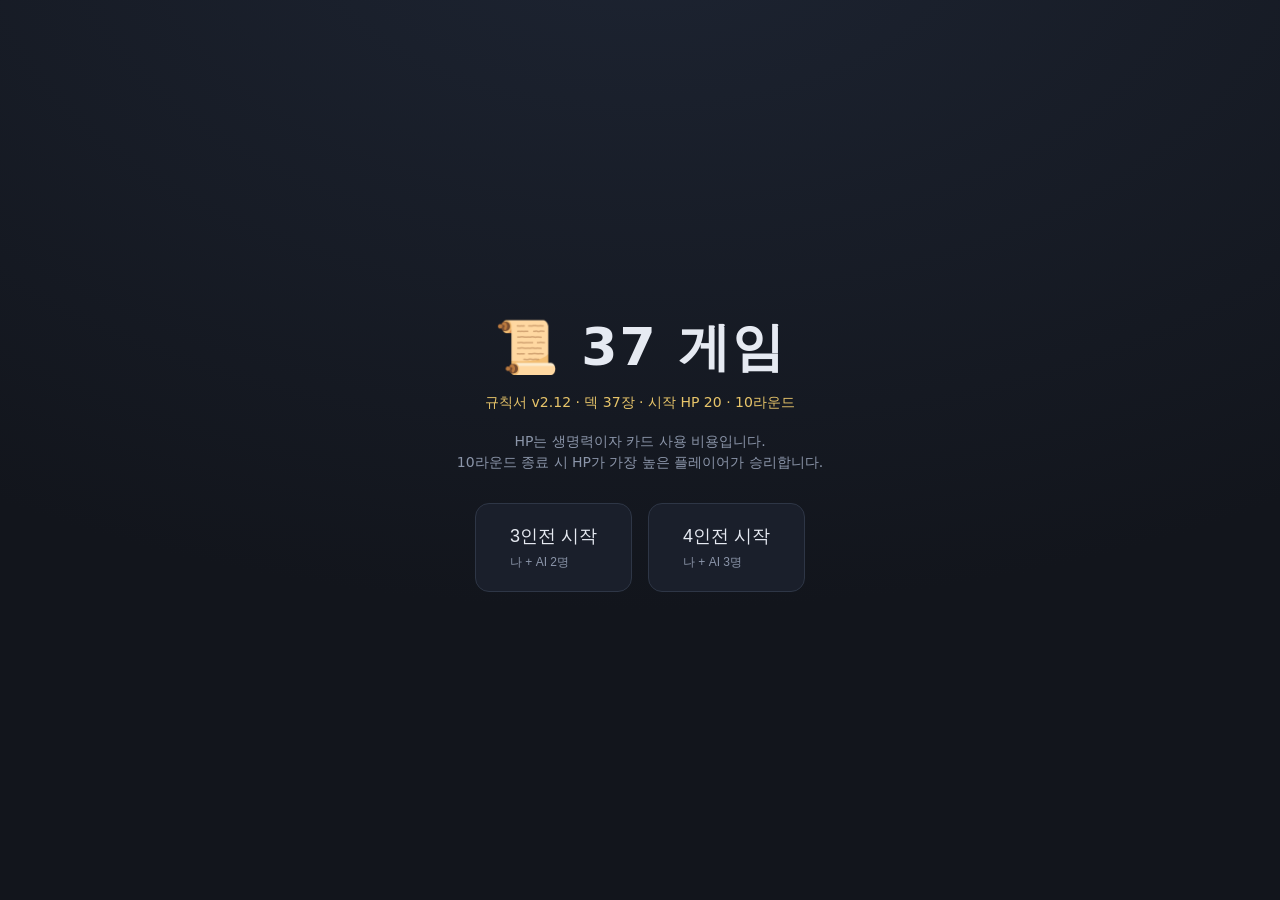
==== index.html @ 9134c098 "37 게임 (규칙서 v2.12) 구현 37장 덱 카드 게임을 브라우저에서 플레이할 수 있게 구현합니다. 빌드/서버 없이 index.html 만으로 동작하며 PC와 모바일을 모두 지" ====
<!DOCTYPE html>
<html lang="ko">
<head>
<meta charset="utf-8">
<meta name="viewport" content="width=device-width, initial-scale=1, viewport-fit=cover">
<title>37 게임</title>
<meta name="description" content="HP가 곧 카드 사용 비용인 37장 덱 카드 게임. 10라운드 종료 시 HP가 가장 높은 플레이어가 승리합니다.">
<meta name="theme-color" content="#12151c">
<meta name="mobile-web-app-capable" content="yes">
<meta property="og:type" content="website">
<meta property="og:title" content="37 게임">
<meta property="og:description" content="HP가 곧 카드 사용 비용인 37장 덱 카드 게임. 3~4인전, AI 상대와 바로 플레이.">
<link rel="icon" href='data:image/svg+xml,<svg xmlns="http://www.w3.org/2000/svg" viewBox="0 0 64 64"><rect width="64" height="64" rx="14" fill="%23e8c56a"/><text x="32" y="46" font-size="34" font-weight="bold" text-anchor="middle" font-family="sans-serif" fill="%231b1b1b">37</text></svg>'>
<link rel="stylesheet" href="styles.css">
</head>
<body>

<div id="start">
  <div class="start-inner">
    <h1>📜 37 게임</h1>
    <p class="sub">규칙서 v2.12 · 덱 37장 · 시작 HP 20 · 10라운드</p>
    <p class="desc">HP는 생명력이자 카드 사용 비용입니다.<br>
       10라운드 종료 시 HP가 가장 높은 플레이어가 승리합니다.</p>
    <div class="pcount-row">
      <button class="pcount" data-n="3">3인전 시작<small>나 + AI 2명</small></button>
      <button class="pcount" data-n="4">4인전 시작<small>나 + AI 3명</small></button>
    </div>
  </div>
</div>

<div id="board" hidden>
  <header>
    <div class="h-left">
      <span class="logo">37</span>
      <span id="roundInfo">라운드 1 / 10</span>
    </div>
    <div id="pileInfo"></div>
    <div class="h-right">
      <label>속도
        <select id="speedSel">
          <option value="2000">느리게</option>
          <option value="1200" selected>보통</option>
          <option value="600">빠르게</option>
          <option value="60">즉시</option>
        </select>
      </label>
      <button id="rulesBtn" class="btn small">규칙</button>
    </div>
  </header>

  <div id="rules" hidden>
    <h3>기본 규칙 요약</h3>
    <ul>
      <li><b>HP</b>는 생명력이자 카드 사용 비용. 회복은 최대 20까지. HP가 부족하면 카드를 쓸 수 없습니다.</li>
      <li><b>턴</b>: 카드 1장 드로우 → 원하는 만큼 카드 사용 → 턴 종료. 같은 턴에 같은 이름의 카드는 사용 불가.</li>
      <li><b>처리 순서</b>: 비용 지불 → 사용 선언 → 효과 해결 → 버림/소멸. 무효가 되어도 비용은 반환되지 않습니다.</li>
      <li><b>자기소멸 예외</b>: 비용 지불로 HP가 0 이하가 되어도 그 카드가 즉시 HP를 1 이상으로 회복시키면 탈락하지 않습니다.</li>
      <li><b>피해 감소</b>는 합산되며 최종 피해는 0 미만이 되지 않습니다. 지속 피해도 감소 효과를 받습니다.</li>
      <li><b>승리</b>: 10라운드 종료 시 HP 1위. 공동 1위면 <b>데스매치</b>(HP 10, 모든 지속 효과 취소, 최후의 1인까지).</li>
      <li><b>조기 종료</b>: 1명만 남으면 즉시 그 플레이어의 승리.</li>
      <li><b>덱 재구성</b>: 덱이 소진되면 버린 카드 더미를 섞어 새 덱을 만듭니다(소멸 카드 제외).</li>
      <li><b>10라운드 종료 시</b> 남아있는 모든 이월 피해·지연 효과(처벌의 처형 조건, 피의 디버프 등)를 즉시 처리합니다.</li>
    </ul>
  </div>

  <div id="opponents"></div>

  <div id="myPanel" data-idx="0"></div>
  <div id="hand"></div>

  <div id="controls">
    <button id="endTurnBtn" class="btn primary big" disabled>턴 종료</button>
  </div>

  <div id="log"></div>
</div>

<div id="fx"></div>
<div id="toast" hidden></div>
<div id="hint" hidden></div>

<div id="modal" hidden>
  <div class="m-box"><div id="modalBody"></div></div>
</div>

<script src="js/cards.js"></script>
<script src="js/game.js"></script>
<script src="js/ai.js"></script>
<script src="js/ui.js"></script>
</body>
</html>
---- styles.css ----
/* ============ 37 게임 스타일 ============ */
:root{
  --bg:#12151c; --bg2:#1a1f2b; --bg3:#232a39;
  --fg:#e6eaf2; --dim:#8b95a9; --line:#2e3646;
  --acc:#5b8cff; --gold:#e8c56a;
  --atk:#e2645c; --def:#5ba3e0; --sur:#5fc08a;
  --dis:#b07de0; --anc:#e0a45c; --spe:#e8d05c;
  --bad:#e2645c; --good:#5fc08a;
}
*{box-sizing:border-box}
/* hidden 속성이 display:flex 등에 덮이지 않도록 */
[hidden]{display:none !important}
html,body{margin:0;height:100%}
body{
  background:radial-gradient(1200px 700px at 50% -10%,#1d2432,var(--bg));
  color:var(--fg); font-family:"Pretendard","Malgun Gothic","Apple SD Gothic Neo",system-ui,sans-serif;
  font-size:14px; line-height:1.5;
}
b{color:#fff}

/* ---------- 시작 화면 ---------- */
#start{display:flex;align-items:center;justify-content:center;height:100vh;text-align:center}
.start-inner h1{font-size:52px;margin:0 0 6px;letter-spacing:2px}
.start-inner .sub{color:var(--gold);margin:0 0 18px}
.start-inner .desc{color:var(--dim);margin:0 0 30px}
.pcount-row{display:flex;gap:16px;justify-content:center}
.pcount{
  background:var(--bg2);border:1px solid var(--line);color:var(--fg);
  padding:20px 34px;border-radius:14px;font-size:18px;cursor:pointer;
  display:flex;flex-direction:column;gap:6px;transition:.15s;
}
.pcount small{color:var(--dim);font-size:12px}
.pcount:hover{border-color:var(--acc);background:var(--bg3);transform:translateY(-2px)}

/* ---------- 레이아웃 ---------- */
#board{max-width:1180px;margin:0 auto;padding:10px 14px 24px}
header{
  display:flex;align-items:center;justify-content:space-between;gap:12px;
  padding:8px 12px;background:var(--bg2);border:1px solid var(--line);border-radius:10px;
}
.h-left{display:flex;align-items:center;gap:10px;font-weight:600}
.logo{background:var(--gold);color:#1b1b1b;padding:2px 9px;border-radius:6px;font-weight:800}
#pileInfo{color:var(--dim);font-size:12.5px}
.h-right{display:flex;align-items:center;gap:10px;font-size:12px;color:var(--dim)}
#speedSel{background:var(--bg3);color:var(--fg);border:1px solid var(--line);border-radius:6px;padding:3px 6px}

#rules{background:var(--bg2);border:1px solid var(--line);border-radius:10px;padding:12px 18px;margin-top:10px}
#rules h3{margin:0 0 8px;color:var(--gold)}
#rules ul{margin:0;padding-left:18px;color:var(--dim)}
#rules li{margin:4px 0}

/* ---------- 플레이어 패널 ---------- */
#opponents{display:flex;gap:10px;margin-top:10px;flex-wrap:wrap}
.opp,#myPanel{
  flex:1;min-width:220px;background:var(--bg2);border:1px solid var(--line);
  border-radius:10px;padding:10px 12px;position:relative;transition:.2s;
}
#myPanel{margin-top:10px;border-color:#3d4a63}
.opp.active{border-color:var(--acc);box-shadow:0 0 0 1px var(--acc),0 0 18px rgba(91,140,255,.18)}
.opp.dead{opacity:.45}
.opp-head{display:flex;justify-content:space-between;align-items:center;margin-bottom:6px}
.opp-name{font-weight:700}
.opp-hand{color:var(--dim);font-size:12px}
.turnmark{background:var(--acc);color:#fff;font-size:11px;padding:1px 7px;border-radius:9px;font-weight:600}
.deadmark{
  position:absolute;inset:0;display:flex;align-items:center;justify-content:center;
  font-size:22px;font-weight:800;color:var(--bad);background:rgba(10,12,16,.55);border-radius:10px;
}
.hpbar{position:relative;height:18px;background:#0e1118;border-radius:9px;overflow:hidden;border:1px solid var(--line)}
.hpfill{height:100%;background:linear-gradient(90deg,#3f9e6a,#5fc08a);transition:width .35s}
.hpfill.mid{background:linear-gradient(90deg,#c99a3f,#e8c56a)}
.hpfill.low{background:linear-gradient(90deg,#b04a44,#e2645c)}
.hptext{position:absolute;inset:0;text-align:center;font-size:11.5px;font-weight:700;line-height:18px;
  text-shadow:0 1px 2px rgba(0,0,0,.8)}
.badges{display:flex;flex-wrap:wrap;gap:4px;margin-top:6px;min-height:4px}
.badge{font-size:10.5px;padding:1px 6px;border-radius:8px;border:1px solid;cursor:help}
.bg-def{color:var(--def);border-color:#2b4d70;background:#16233180}
.bg-atk{color:var(--atk);border-color:#6e3430;background:#2a181780}
.bg-buff{color:var(--gold);border-color:#6b5a2c;background:#26221380}
.bg-bad{color:var(--bad);border-color:#6e3430;background:#2a181780}
.reveal{margin-top:7px;border-top:1px dashed var(--line);padding-top:6px}
.reveal-t{font-size:10.5px;color:var(--dim);margin-bottom:3px}
.mini-row{display:flex;flex-wrap:wrap;gap:3px}
.mini{font-size:10.5px;padding:1px 5px;border-radius:5px;background:var(--bg3);border:1px solid var(--line);cursor:help}
.mini.banned{text-decoration:line-through;opacity:.55;border-color:var(--bad)}

/* ---------- 로그 ---------- */
#log{
  height:120px;overflow-y:auto;background:#0e1118;border:1px solid var(--line);
  border-radius:10px;padding:6px 12px;margin-top:16px;font-size:11.5px;
  font-family:ui-monospace,"Consolas",monospace;opacity:.85;
}
.lg{padding:1px 0;color:#c2cadb;white-space:pre-wrap}
.lg.round{color:var(--gold);font-weight:700;margin-top:6px}
.lg.turn{color:var(--acc);font-weight:600;margin-top:3px}
.lg.play{color:#fff}
.lg.dmg{color:var(--atk)}
.lg.heal{color:var(--sur)}
.lg.def{color:var(--def)}
.lg.buff{color:var(--gold)}
.lg.draw{color:#9aa6bd}
.lg.warn{color:#e8a05c}
.lg.trap{color:#e8d05c;font-weight:600}
.lg.sys{color:var(--dis)}
.lg.dim{color:#6b7488}
.lg.big{color:#fff;font-weight:800;background:#2a1a1a;padding:3px 6px;border-radius:5px;margin:3px 0}
.warn{color:#e8a05c}

/* ---------- 연출: 카드 사용 팝업 ---------- */
#toast{
  --accent:var(--gold);
  position:fixed;left:50%;top:50%;z-index:44;pointer-events:none;
  min-width:340px;padding:24px 36px 20px;border-radius:22px;text-align:center;
  background:
    radial-gradient(120% 90% at 50% 0%, color-mix(in srgb, var(--accent) 26%, transparent), transparent 62%),
    linear-gradient(180deg,#242c3d,#161c27);
  border:3px solid var(--accent);
  box-shadow:0 0 0 4px rgba(0,0,0,.45), 0 18px 46px rgba(0,0,0,.65),
             0 0 40px color-mix(in srgb, var(--accent) 40%, transparent);
  animation:tpop .34s cubic-bezier(.18,1.7,.42,1) both;
}
@keyframes tpop{
  0%  {opacity:0;transform:translate(-50%,-50%) scale(.55) rotate(-4deg)}
  65% {opacity:1;transform:translate(-50%,-50%) scale(1.08) rotate(1.5deg)}
  100%{opacity:1;transform:translate(-50%,-50%) scale(1) rotate(0)}
}
/* 상단 리본: 누가 썼는지 */
.tt-ribbon{
  position:absolute;left:50%;top:-15px;transform:translateX(-50%);
  background:linear-gradient(180deg,var(--accent),color-mix(in srgb,var(--accent) 62%,#000));
  color:#12151c;font-weight:800;font-size:13px;letter-spacing:.5px;
  padding:4px 20px;border-radius:20px;white-space:nowrap;
  border:2px solid rgba(0,0,0,.45);box-shadow:0 3px 10px rgba(0,0,0,.5);
}
.tt-icon{display:block;font-size:26px;line-height:1;margin:6px 0 2px;
  filter:drop-shadow(0 3px 6px rgba(0,0,0,.6))}
/* 카드 이름 — 팝업의 주인공 */
.tt-card{
  display:block;font-size:38px;font-weight:900;line-height:1.15;letter-spacing:-1px;
  color:var(--accent);white-space:nowrap;
  text-shadow:0 3px 0 rgba(0,0,0,.6), 0 0 24px color-mix(in srgb,var(--accent) 70%,transparent);
}
.tt-sub{margin-top:8px;display:flex;align-items:center;justify-content:center;gap:9px;
  font-size:13px;white-space:nowrap}
.tt-cost{color:var(--gold);background:rgba(0,0,0,.45);
  border:1px solid rgba(255,255,255,.14);border-radius:7px;padding:2px 9px;font-weight:700}
.tt-arrow{color:var(--dim);font-size:15px}
.tt-target{font-weight:800;color:#fff;background:rgba(255,255,255,.1);
  border-radius:7px;padding:2px 10px}
.tt-trap{position:absolute;right:-10px;top:-12px;transform:rotate(9deg);
  background:#e8d05c;color:#12151c;font-weight:900;font-size:12px;
  padding:3px 11px;border-radius:8px;border:2px solid rgba(0,0,0,.45)}
#toast.t-offense  {--accent:var(--atk)}
#toast.t-defense  {--accent:var(--def)}
#toast.t-survival {--accent:var(--sur)}
#toast.t-disturb  {--accent:var(--dis)}
#toast.t-ancillary{--accent:var(--anc)}
#toast.t-special  {--accent:var(--spe)}

/* ---------- 연출: HP 바 피격 애니메이션 ---------- */
#fx{position:fixed;inset:0;pointer-events:none;z-index:46}
.fx-num{
  position:fixed;white-space:nowrap;
  font-size:27px;font-weight:900;letter-spacing:-.5px;
  text-shadow:0 2px 0 rgba(0,0,0,.7),0 0 16px currentColor;
  animation:fxpop .4s cubic-bezier(.2,1.7,.4,1) both;
}
.fx-num.dmg{color:#ff6b60}
.fx-num.heal{color:#63e0a0}
.fx-num.block{color:#7fc4ff;font-size:18px}
.fx-num.revive{color:#ffd45c;font-size:22px}
.fx-num.elim{color:#ff4040;font-size:22px}
.fx-num.fx-gone{animation:fxgone .26s ease forwards}
@keyframes fxpop{
  0%{opacity:0;transform:translate(-50%,-55%) scale(.4)}
  62%{opacity:1;transform:translate(-50%,-118%) scale(1.16)}
  100%{opacity:1;transform:translate(-50%,-100%) scale(1)}
}
@keyframes fxgone{to{opacity:0;transform:translate(-50%,-150%) scale(.88)}}
.fx-flash{position:fixed;border-radius:9px;animation:fxflash .55s ease-out forwards}
.fx-flash.dmg{background:rgba(255,107,96,.4);box-shadow:0 0 0 2px #ff6b60,0 0 26px #ff6b60}
.fx-flash.heal{background:rgba(99,224,160,.32);box-shadow:0 0 0 2px #63e0a0,0 0 24px #63e0a0}
.fx-flash.block{background:rgba(127,196,255,.26);box-shadow:0 0 0 2px #7fc4ff}
.fx-flash.revive,.fx-flash.elim{background:rgba(255,212,92,.3);box-shadow:0 0 0 2px #ffd45c}
@keyframes fxflash{0%{opacity:1}100%{opacity:0}}

/* ---------- 손패 / 카드 ---------- */
#hand{display:flex;gap:8px;margin-top:10px;flex-wrap:wrap;min-height:180px;align-items:flex-start}
.card{
  width:190px;height:216px;background:var(--bg2);border:1px solid var(--line);
  border-top:3px solid var(--line);border-radius:9px;padding:8px 9px;
  display:flex;flex-direction:column;gap:3px;transition:.15s;position:relative;
}
.card .c-top{display:flex;justify-content:space-between;align-items:center}
.c-cost{
  background:#0e1118;border:1px solid var(--line);color:var(--gold);
  font-weight:800;font-size:13px;min-width:22px;text-align:center;border-radius:6px;padding:0 4px;
}
.c-cost.c-mod{color:#7ee0a8;border-color:#3f7f5c}
.c-type{font-size:10px;color:var(--dim)}
.c-name{font-size:15px;font-weight:700;line-height:1.2}
.c-en{font-size:10px;color:var(--dim);margin-top:-2px}
.c-text{font-size:12.5px;line-height:1.4;color:#b9c3d6;flex:1;overflow:hidden;
  white-space:pre-line;margin-top:2px;
  -webkit-mask-image:linear-gradient(180deg,#000 88%,transparent)}
.card.dense .c-text{font-size:11px;line-height:1.32;letter-spacing:-.2px}
.c-disp{font-size:10px;color:var(--dim);text-align:right}
.t-offense{border-top-color:var(--atk)}   .t-offense .c-name{color:var(--atk)}
.t-defense{border-top-color:var(--def)}   .t-defense .c-name{color:var(--def)}
.t-survival{border-top-color:var(--sur)}  .t-survival .c-name{color:var(--sur)}
.t-disturb{border-top-color:var(--dis)}   .t-disturb .c-name{color:var(--dis)}
.t-ancillary{border-top-color:var(--anc)} .t-ancillary .c-name{color:var(--anc)}
.t-special{border-top-color:var(--spe)}   .t-special .c-name{color:var(--spe)}
.card.playable{cursor:pointer}
.card.playable:hover{transform:translateY(-6px);box-shadow:0 8px 20px rgba(0,0,0,.5);border-color:var(--acc)}
.card.unplayable{opacity:.42;cursor:not-allowed}
.card.selected{outline:2px solid var(--acc);transform:translateY(-6px)}
.card.must{box-shadow:0 0 0 2px var(--gold)}
.card.pick{cursor:pointer}
.card.pick:hover{border-color:var(--acc);transform:translateY(-4px)}

/* ---------- 컨트롤 ---------- */
#controls{display:flex;justify-content:center;margin-top:14px}
.btn{
  background:var(--bg3);border:1px solid var(--line);color:var(--fg);
  padding:8px 16px;border-radius:8px;cursor:pointer;font-size:13.5px;transition:.15s;font-family:inherit;
}
.btn:hover:not(:disabled){border-color:var(--acc);background:#2b3448}
.btn:disabled{opacity:.4;cursor:not-allowed}
.btn.primary{background:var(--acc);border-color:var(--acc);color:#fff;font-weight:600}
.btn.primary:hover:not(:disabled){filter:brightness(1.12)}
.btn.big{padding:12px 42px;font-size:16px}
.btn.small{padding:4px 10px;font-size:12px}
.btn.wide{width:100%;text-align:left}

/* ---------- 모달 ---------- */
#modal{position:fixed;inset:0;background:rgba(8,10,14,.72);display:flex;
  align-items:center;justify-content:center;z-index:50;padding:20px}
.m-box{background:var(--bg2);border:1px solid var(--line);border-radius:14px;
  padding:20px 24px;max-width:900px;max-height:88vh;overflow:auto;box-shadow:0 20px 60px rgba(0,0,0,.6)}
.m-prompt{font-size:16px;font-weight:600;margin-bottom:14px;text-align:center}
.m-prompt.big{font-size:26px;color:var(--gold)}
.m-body{display:flex;gap:10px;flex-wrap:wrap;justify-content:center}
.m-body.col{flex-direction:column}
.m-body.cards{max-height:52vh;overflow-y:auto;padding:4px}
.m-foot{display:flex;gap:10px;justify-content:center;margin-top:16px}
.pbtn{
  background:var(--bg3);border:1px solid var(--line);color:var(--fg);border-radius:10px;
  padding:12px 22px;cursor:pointer;text-align:center;font-family:inherit;transition:.15s;
}
.pbtn:hover{border-color:var(--acc);transform:translateY(-2px)}
.pbtn.on{border-color:var(--gold);background:#2a2617}
.pb-name{font-weight:700;font-size:15px}
.pb-hp{color:var(--sur);font-size:12px}
.pb-hand{color:var(--dim);font-size:11px}
table.rank{width:100%;border-collapse:collapse;margin-top:6px}
table.rank th,table.rank td{border-bottom:1px solid var(--line);padding:7px 12px;text-align:left}
table.rank th{color:var(--dim);font-weight:600;font-size:12px}

/* ---------- 사용 불가 사유 안내 (터치 환경에서는 툴팁이 안 뜨므로) ---------- */
#hint{
  position:fixed;left:50%;bottom:22px;transform:translateX(-50%);z-index:48;
  pointer-events:none;max-width:88vw;text-align:center;
  background:rgba(20,25,35,.97);border:1px solid var(--anc);color:#ffd9a8;
  padding:9px 18px;border-radius:11px;font-size:13.5px;font-weight:600;
  box-shadow:0 8px 26px rgba(0,0,0,.6);animation:hintin .2s ease both;
}
@keyframes hintin{from{opacity:0;transform:translate(-50%,8px)}to{opacity:1;transform:translate(-50%,0)}}

/* ---------- 모바일 ---------- */
@media (max-width:760px){
  body{font-size:13px}
  #board{padding:8px 10px 18px}
  header{flex-wrap:wrap;gap:8px;padding:7px 10px}
  .h-left{font-size:14px}
  #pileInfo{order:3;flex-basis:100%;font-size:11px;text-align:center}

  #opponents{gap:8px;margin-top:8px}
  .opp,#myPanel{min-width:0;flex:1 1 calc(50% - 4px);padding:8px 10px}
  #myPanel{margin-top:8px}
  .badge{font-size:10px;padding:1px 5px}
  .hpbar{height:16px}
  .hptext{line-height:16px;font-size:11px}

  /* 손패는 가로 스크롤 — 카드 글씨를 줄이지 않고 넘겨 볼 수 있게 */
  #hand{flex-wrap:nowrap;overflow-x:auto;overflow-y:hidden;gap:7px;
        padding-bottom:8px;scroll-snap-type:x proximity;-webkit-overflow-scrolling:touch}
  .card{flex:0 0 auto;scroll-snap-align:start;width:162px;height:206px;padding:7px 8px}
  .card.playable:hover{transform:none}      /* 터치에서는 들림 효과 제거 */
  .c-name{font-size:14px}
  .c-text{font-size:11.8px}
  .card.dense .c-text{font-size:10.4px}

  #controls{margin-top:10px}
  .btn.big{padding:12px 30px;font-size:15px}
  #log{height:94px;font-size:10.5px;margin-top:12px}

  #toast{min-width:0;width:min(360px,90vw);padding:18px 20px 14px;border-width:2px}
  .tt-card{font-size:27px;white-space:normal;letter-spacing:-.5px}
  .tt-icon{font-size:22px}
  .tt-ribbon{font-size:12px;padding:3px 15px;top:-13px}
  .tt-sub{font-size:12px;flex-wrap:wrap}
  .fx-num{font-size:22px}

  .m-box{padding:16px 14px;width:96vw;max-height:90vh}
  .m-prompt{font-size:14.5px}
  .m-body.cards{max-height:56vh}
  .pbtn{padding:10px 16px;flex:1 1 40%}
  #rules{font-size:12px;padding:10px 14px}
}

@media (max-width:430px){
  .start-inner h1{font-size:40px}
  .pcount-row{flex-direction:column;padding:0 24px}
  .pcount{padding:16px 24px;font-size:16px}
  .tt-card{font-size:23px}
  #hint{font-size:12.5px;padding:8px 14px}
}
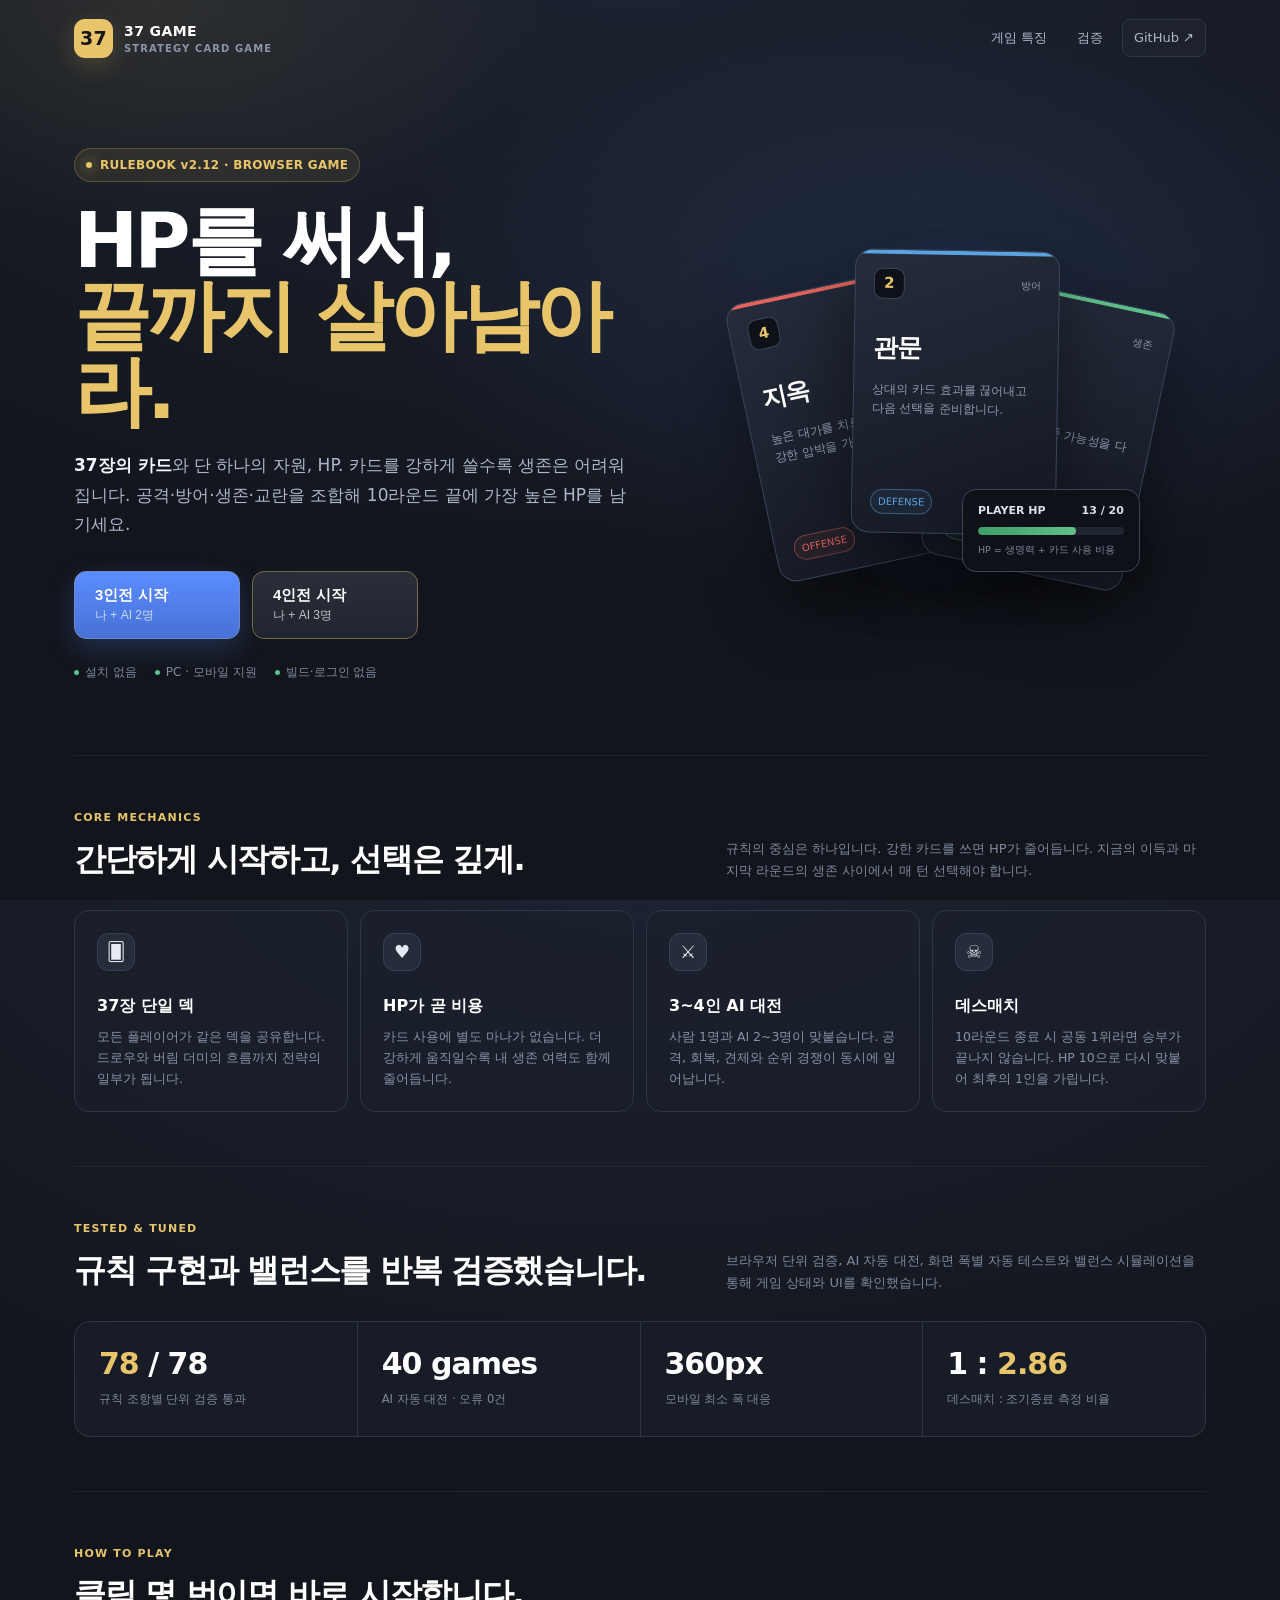
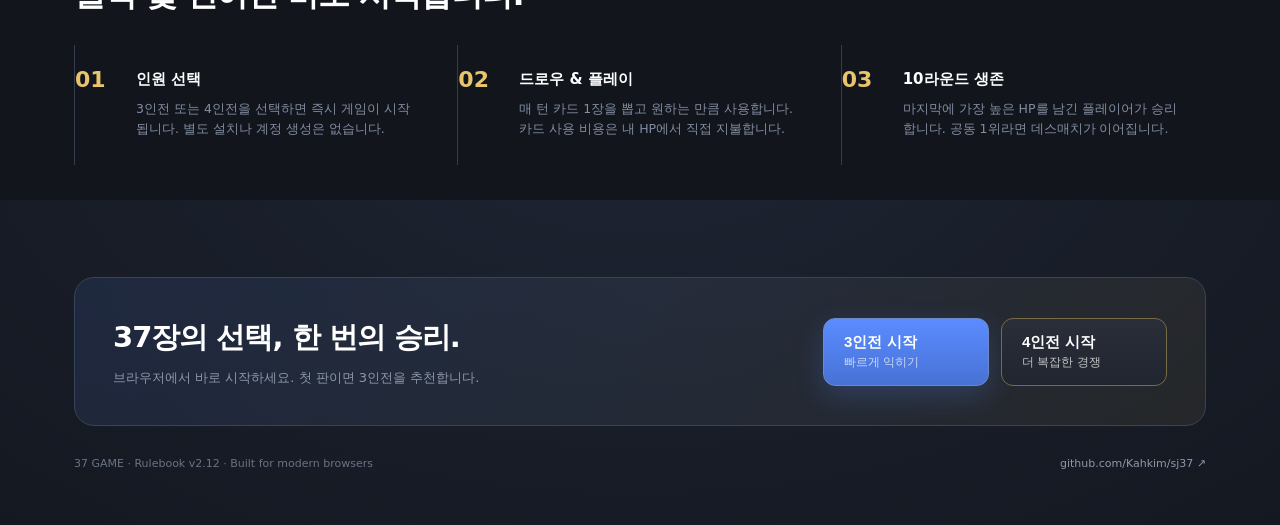
==== commit 75510067: "Upgrade start screen into promotional landing page" ====
--- a/index.html
+++ b/index.html
@@ -3,29 +3,259 @@
 <head>
 <meta charset="utf-8">
 <meta name="viewport" content="width=device-width, initial-scale=1, viewport-fit=cover">
-<title>37 게임</title>
-<meta name="description" content="HP가 곧 카드 사용 비용인 37장 덱 카드 게임. 10라운드 종료 시 HP가 가장 높은 플레이어가 승리합니다.">
+<title>37 게임 | HP를 써서 살아남는 전략 카드게임</title>
+<meta name="description" content="HP가 곧 카드 사용 비용인 37장 덱 전략 카드게임. 설치 없이 브라우저에서 3~4인전으로 AI와 바로 플레이하세요.">
 <meta name="theme-color" content="#12151c">
 <meta name="mobile-web-app-capable" content="yes">
 <meta property="og:type" content="website">
-<meta property="og:title" content="37 게임">
-<meta property="og:description" content="HP가 곧 카드 사용 비용인 37장 덱 카드 게임. 3~4인전, AI 상대와 바로 플레이.">
+<meta property="og:title" content="37 게임 | HP를 써서 살아남는 전략 카드게임">
+<meta property="og:description" content="37장의 카드, HP 기반 자원 관리, 3~4인전, AI 상대. 설치 없이 브라우저에서 바로 플레이.">
 <link rel="icon" href='data:image/svg+xml,<svg xmlns="http://www.w3.org/2000/svg" viewBox="0 0 64 64"><rect width="64" height="64" rx="14" fill="%23e8c56a"/><text x="32" y="46" font-size="34" font-weight="bold" text-anchor="middle" font-family="sans-serif" fill="%231b1b1b">37</text></svg>'>
 <link rel="stylesheet" href="styles.css">
+<style>
+  #start{
+    display:block;height:auto;min-height:100vh;text-align:left;overflow:hidden;
+    background:
+      radial-gradient(900px 460px at 74% 14%,rgba(91,140,255,.13),transparent 62%),
+      radial-gradient(680px 420px at 12% 0%,rgba(232,197,106,.10),transparent 58%);
+  }
+  #start .landing{max-width:1180px;margin:0 auto;padding:0 24px 52px}
+  #start .landing-nav{height:76px;display:flex;align-items:center;justify-content:space-between;gap:24px}
+  #start .brand{display:flex;align-items:center;gap:11px;color:#fff;text-decoration:none;font-weight:900;letter-spacing:.4px}
+  #start .brand-mark{width:39px;height:39px;display:grid;place-items:center;border-radius:11px;background:var(--gold);color:#171717;font-size:19px;box-shadow:0 8px 24px rgba(232,197,106,.18)}
+  #start .brand-copy small{display:block;color:var(--dim);font-size:10px;font-weight:600;letter-spacing:1.1px;margin-top:-1px}
+  #start .nav-links{display:flex;align-items:center;gap:8px}
+  #start .nav-links a{color:#aeb7c9;text-decoration:none;font-size:13px;padding:8px 11px;border-radius:8px}
+  #start .nav-links a:hover{color:#fff;background:rgba(255,255,255,.05)}
+  #start .github-link{border:1px solid var(--line);background:rgba(255,255,255,.025)}
+
+  #start .hero{display:grid;grid-template-columns:minmax(0,1.05fr) minmax(360px,.95fr);gap:58px;align-items:center;padding:72px 0 74px}
+  #start .eyebrow{display:inline-flex;align-items:center;gap:8px;border:1px solid rgba(232,197,106,.25);background:rgba(232,197,106,.08);color:var(--gold);padding:7px 11px;border-radius:999px;font-size:12px;font-weight:700;letter-spacing:.3px}
+  #start .eyebrow-dot{width:6px;height:6px;border-radius:50%;background:var(--gold);box-shadow:0 0 13px var(--gold)}
+  #start .hero h1{font-size:clamp(46px,6vw,78px);line-height:.98;letter-spacing:-4px;margin:21px 0 22px;color:#fff;max-width:760px}
+  #start .hero h1 em{font-style:normal;color:var(--gold)}
+  #start .hero-copy{font-size:17px;line-height:1.75;color:#aeb7c9;max-width:630px;margin:0 0 31px}
+  #start .hero-copy b{color:#f4f6fb}
+  #start .hero-actions{display:flex;gap:12px;flex-wrap:wrap;margin-bottom:24px}
+  #start .pcount-row{justify-content:flex-start;gap:12px}
+  #start .pcount{
+    min-width:166px;padding:14px 20px;border-radius:12px;font-size:15px;font-weight:800;
+    border:1px solid #6f89c8;background:linear-gradient(180deg,#5b8cff,#4772d5);color:#fff;
+    box-shadow:0 10px 28px rgba(91,140,255,.22);display:flex;align-items:flex-start;text-align:left;gap:2px;
+  }
+  #start .pcount:nth-child(2){border-color:#776b45;background:linear-gradient(180deg,#2a2e38,#20252f);box-shadow:none}
+  #start .pcount small{color:rgba(255,255,255,.72);font-weight:500}
+  #start .pcount:hover{border-color:#8aa9ff;background:linear-gradient(180deg,#6997ff,#4d78dc);transform:translateY(-2px)}
+  #start .pcount:nth-child(2):hover{background:#2b313d;border-color:#667086}
+  #start .mini-proof{display:flex;gap:18px;flex-wrap:wrap;color:#7f899d;font-size:12px}
+  #start .mini-proof span{display:flex;align-items:center;gap:6px}
+  #start .mini-proof i{width:5px;height:5px;background:#5fc08a;border-radius:50%;display:inline-block}
+
+  #start .hero-visual{position:relative;min-height:430px;display:grid;place-items:center}
+  #start .visual-glow{position:absolute;width:330px;height:330px;border-radius:50%;background:rgba(91,140,255,.09);filter:blur(12px);border:1px solid rgba(91,140,255,.10)}
+  #start .deck-stage{position:relative;width:390px;height:390px}
+  #start .demo-card{position:absolute;width:205px;height:284px;border-radius:18px;padding:18px;background:linear-gradient(160deg,#252c3b,#171c27 78%);border:1px solid #39445a;box-shadow:0 28px 70px rgba(0,0,0,.44);transform-origin:50% 90%;overflow:hidden}
+  #start .demo-card:before{content:"";position:absolute;inset:0 0 auto;height:4px;background:var(--c)}
+  #start .demo-card.c1{--c:var(--atk);left:18px;top:60px;transform:rotate(-12deg)}
+  #start .demo-card.c2{--c:var(--def);left:95px;top:30px;transform:rotate(1deg);z-index:2}
+  #start .demo-card.c3{--c:var(--sur);left:166px;top:69px;transform:rotate(12deg)}
+  #start .card-topline{display:flex;align-items:center;justify-content:space-between;color:#909bb0;font-size:10px}
+  #start .demo-cost{width:31px;height:31px;border-radius:9px;background:#0e1118;border:1px solid #3b4557;display:grid;place-items:center;color:var(--gold);font-size:15px;font-weight:900}
+  #start .demo-name{font-size:25px;font-weight:900;color:#fff;margin-top:30px;letter-spacing:-1px}
+  #start .demo-card p{color:#909bb0;font-size:12px;line-height:1.65;margin-top:13px}
+  #start .demo-tag{position:absolute;left:18px;bottom:18px;font-size:10px;color:var(--c);border:1px solid color-mix(in srgb,var(--c) 45%,transparent);padding:4px 7px;border-radius:999px;background:color-mix(in srgb,var(--c) 8%,transparent)}
+  #start .hp-chip{position:absolute;right:6px;bottom:38px;z-index:5;background:rgba(14,17,24,.95);border:1px solid #3a4559;border-radius:14px;padding:13px 15px;width:178px;box-shadow:0 14px 35px rgba(0,0,0,.34)}
+  #start .hp-chip-top{display:flex;justify-content:space-between;color:#d9dfeb;font-size:11px;font-weight:700;margin-bottom:8px}
+  #start .hp-mini{height:8px;border-radius:999px;background:#202633;overflow:hidden}
+  #start .hp-mini span{display:block;width:67%;height:100%;background:linear-gradient(90deg,#3f9e6a,#5fc08a);border-radius:inherit}
+  #start .hp-chip small{display:block;margin-top:8px;color:#7d8799;font-size:9.5px}
+
+  #start .section{padding:54px 0;border-top:1px solid rgba(255,255,255,.055)}
+  #start .section-head{display:flex;align-items:end;justify-content:space-between;gap:30px;margin-bottom:27px}
+  #start .section-kicker{color:var(--gold);font-size:11px;font-weight:800;letter-spacing:1.2px;text-transform:uppercase;margin-bottom:8px}
+  #start .section h2{font-size:32px;letter-spacing:-1.3px;margin:0;color:#fff}
+  #start .section-head p{margin:0;color:#7f899d;font-size:13px;max-width:480px;line-height:1.7}
+  #start .feature-grid{display:grid;grid-template-columns:repeat(4,1fr);gap:12px}
+  #start .feature{border:1px solid var(--line);background:rgba(26,31,43,.66);border-radius:15px;padding:22px;min-height:190px;transition:.2s}
+  #start .feature:hover{transform:translateY(-3px);border-color:#44526a;background:#1c2230}
+  #start .feature-icon{width:38px;height:38px;border-radius:11px;background:#252c3a;border:1px solid #364157;display:grid;place-items:center;font-size:18px;margin-bottom:23px}
+  #start .feature h3{margin:0 0 8px;color:#fff;font-size:16px}
+  #start .feature p{margin:0;color:#8792a6;font-size:12.5px;line-height:1.7}
+
+  #start .proof-grid{display:grid;grid-template-columns:repeat(4,1fr);gap:1px;background:var(--line);border:1px solid var(--line);border-radius:16px;overflow:hidden}
+  #start .proof{background:#171c26;padding:27px 24px}
+  #start .proof strong{display:block;color:#fff;font-size:30px;letter-spacing:-1px;line-height:1;margin-bottom:9px}
+  #start .proof span{color:#7f899d;font-size:11.5px;line-height:1.5}
+  #start .proof strong em{color:var(--gold);font-style:normal}
+
+  #start .steps{display:grid;grid-template-columns:repeat(3,1fr);gap:18px;counter-reset:step}
+  #start .step{position:relative;padding:23px 23px 25px 61px;border-left:1px solid #343d4f}
+  #start .step:before{counter-increment:step;content:"0" counter(step);position:absolute;left:0;top:18px;color:var(--gold);font-size:22px;font-weight:900}
+  #start .step h3{margin:0 0 8px;color:#fff;font-size:15px}
+  #start .step p{margin:0;color:#828da1;font-size:12.5px;line-height:1.65}
+
+  #start .final-cta{margin-top:58px;border:1px solid #38445a;border-radius:20px;padding:38px;background:linear-gradient(120deg,rgba(91,140,255,.11),rgba(232,197,106,.07));display:flex;align-items:center;justify-content:space-between;gap:28px}
+  #start .final-cta h2{font-size:29px;margin:0 0 8px;color:#fff;letter-spacing:-1px}
+  #start .final-cta p{margin:0;color:#8d98aa;font-size:13px}
+  #start .final-cta .pcount-row{flex-shrink:0}
+  #start .landing-footer{display:flex;justify-content:space-between;align-items:center;gap:20px;padding-top:30px;color:#697386;font-size:11px}
+  #start .landing-footer a{color:#8d98aa;text-decoration:none}
+  #start .landing-footer a:hover{color:#fff}
+
+  @media(max-width:900px){
+    #start .hero{grid-template-columns:1fr;padding-top:42px;gap:20px}
+    #start .hero-visual{min-height:380px;order:-1;display:none}
+    #start .feature-grid,#start .proof-grid{grid-template-columns:repeat(2,1fr)}
+    #start .steps{grid-template-columns:1fr}
+    #start .section-head{align-items:flex-start;flex-direction:column;gap:10px}
+    #start .final-cta{align-items:flex-start;flex-direction:column}
+  }
+  @media(max-width:620px){
+    #start .landing{padding:0 16px 32px}
+    #start .landing-nav{height:64px}
+    #start .nav-links a:not(.github-link){display:none}
+    #start .hero{padding:38px 0 52px}
+    #start .hero h1{font-size:46px;letter-spacing:-2.8px}
+    #start .hero-copy{font-size:15px}
+    #start .pcount-row{width:100%;flex-direction:column}
+    #start .pcount{width:100%;min-width:0}
+    #start .feature-grid,#start .proof-grid{grid-template-columns:1fr}
+    #start .feature{min-height:auto}
+    #start .section{padding:42px 0}
+    #start .section h2{font-size:26px}
+    #start .proof-grid{gap:1px}
+    #start .final-cta{padding:27px 22px;margin-top:40px}
+    #start .landing-footer{align-items:flex-start;flex-direction:column}
+  }
+</style>
 </head>
 <body>
 
 <div id="start">
-  <div class="start-inner">
-    <h1>📜 37 게임</h1>
-    <p class="sub">규칙서 v2.12 · 덱 37장 · 시작 HP 20 · 10라운드</p>
-    <p class="desc">HP는 생명력이자 카드 사용 비용입니다.<br>
-       10라운드 종료 시 HP가 가장 높은 플레이어가 승리합니다.</p>
-    <div class="pcount-row">
-      <button class="pcount" data-n="3">3인전 시작<small>나 + AI 2명</small></button>
-      <button class="pcount" data-n="4">4인전 시작<small>나 + AI 3명</small></button>
-    </div>
-  </div>
+  <main class="landing">
+    <nav class="landing-nav" aria-label="메인 탐색">
+      <a class="brand" href="#top" aria-label="37 게임 홈">
+        <span class="brand-mark">37</span>
+        <span class="brand-copy">37 GAME<small>STRATEGY CARD GAME</small></span>
+      </a>
+      <div class="nav-links">
+        <a href="#features">게임 특징</a>
+        <a href="#proof">검증</a>
+        <a class="github-link" href="https://github.com/Kahkim/sj37" target="_blank" rel="noopener">GitHub ↗</a>
+      </div>
+    </nav>
+
+    <section class="hero" id="top">
+      <div>
+        <span class="eyebrow"><span class="eyebrow-dot"></span> RULEBOOK v2.12 · BROWSER GAME</span>
+        <h1>HP를 써서,<br><em>끝까지 살아남아라.</em></h1>
+        <p class="hero-copy">
+          <b>37장의 카드</b>와 단 하나의 자원, HP. 카드를 강하게 쓸수록 생존은 어려워집니다.
+          공격·방어·생존·교란을 조합해 10라운드 끝에 가장 높은 HP를 남기세요.
+        </p>
+        <div class="pcount-row hero-actions">
+          <button class="pcount" data-n="3">3인전 시작<small>나 + AI 2명</small></button>
+          <button class="pcount" data-n="4">4인전 시작<small>나 + AI 3명</small></button>
+        </div>
+        <div class="mini-proof">
+          <span><i></i> 설치 없음</span>
+          <span><i></i> PC · 모바일 지원</span>
+          <span><i></i> 빌드·로그인 없음</span>
+        </div>
+      </div>
+
+      <div class="hero-visual" aria-hidden="true">
+        <div class="visual-glow"></div>
+        <div class="deck-stage">
+          <article class="demo-card c1">
+            <div class="card-topline"><span class="demo-cost">4</span><span>공격</span></div>
+            <div class="demo-name">지옥</div>
+            <p>높은 대가를 치르고 상대에게 강한 압박을 가합니다.</p>
+            <span class="demo-tag">OFFENSE</span>
+          </article>
+          <article class="demo-card c2">
+            <div class="card-topline"><span class="demo-cost">2</span><span>방어</span></div>
+            <div class="demo-name">관문</div>
+            <p>상대의 카드 효과를 끊어내고 다음 선택을 준비합니다.</p>
+            <span class="demo-tag">DEFENSE</span>
+          </article>
+          <article class="demo-card c3">
+            <div class="card-topline"><span class="demo-cost">3</span><span>생존</span></div>
+            <div class="demo-name">불사조</div>
+            <p>위기의 순간, 생존 가능성을 다시 만들어 냅니다.</p>
+            <span class="demo-tag">SURVIVAL</span>
+          </article>
+          <div class="hp-chip">
+            <div class="hp-chip-top"><span>PLAYER HP</span><span>13 / 20</span></div>
+            <div class="hp-mini"><span></span></div>
+            <small>HP = 생명력 + 카드 사용 비용</small>
+          </div>
+        </div>
+      </div>
+    </section>
+
+    <section class="section" id="features">
+      <div class="section-head">
+        <div>
+          <div class="section-kicker">Core Mechanics</div>
+          <h2>간단하게 시작하고, 선택은 깊게.</h2>
+        </div>
+        <p>규칙의 중심은 하나입니다. 강한 카드를 쓰면 HP가 줄어듭니다. 지금의 이득과 마지막 라운드의 생존 사이에서 매 턴 선택해야 합니다.</p>
+      </div>
+      <div class="feature-grid">
+        <article class="feature"><div class="feature-icon">🂠</div><h3>37장 단일 덱</h3><p>모든 플레이어가 같은 덱을 공유합니다. 드로우와 버림 더미의 흐름까지 전략의 일부가 됩니다.</p></article>
+        <article class="feature"><div class="feature-icon">♥</div><h3>HP가 곧 비용</h3><p>카드 사용에 별도 마나가 없습니다. 더 강하게 움직일수록 내 생존 여력도 함께 줄어듭니다.</p></article>
+        <article class="feature"><div class="feature-icon">⚔</div><h3>3~4인 AI 대전</h3><p>사람 1명과 AI 2~3명이 맞붙습니다. 공격, 회복, 견제와 순위 경쟁이 동시에 일어납니다.</p></article>
+        <article class="feature"><div class="feature-icon">☠</div><h3>데스매치</h3><p>10라운드 종료 시 공동 1위라면 승부가 끝나지 않습니다. HP 10으로 다시 맞붙어 최후의 1인을 가립니다.</p></article>
+      </div>
+    </section>
+
+    <section class="section" id="proof">
+      <div class="section-head">
+        <div>
+          <div class="section-kicker">Tested & Tuned</div>
+          <h2>규칙 구현과 밸런스를 반복 검증했습니다.</h2>
+        </div>
+        <p>브라우저 단위 검증, AI 자동 대전, 화면 폭별 자동 테스트와 밸런스 시뮬레이션을 통해 게임 상태와 UI를 확인했습니다.</p>
+      </div>
+      <div class="proof-grid">
+        <div class="proof"><strong><em>78</em> / 78</strong><span>규칙 조항별 단위 검증 통과</span></div>
+        <div class="proof"><strong>40 games</strong><span>AI 자동 대전 · 오류 0건</span></div>
+        <div class="proof"><strong>360px</strong><span>모바일 최소 폭 대응</span></div>
+        <div class="proof"><strong>1 : <em>2.86</em></strong><span>데스매치 : 조기종료 측정 비율</span></div>
+      </div>
+    </section>
+
+    <section class="section">
+      <div class="section-head">
+        <div>
+          <div class="section-kicker">How to Play</div>
+          <h2>클릭 몇 번이면 바로 시작합니다.</h2>
+        </div>
+      </div>
+      <div class="steps">
+        <article class="step"><h3>인원 선택</h3><p>3인전 또는 4인전을 선택하면 즉시 게임이 시작됩니다. 별도 설치나 계정 생성은 없습니다.</p></article>
+        <article class="step"><h3>드로우 & 플레이</h3><p>매 턴 카드 1장을 뽑고 원하는 만큼 사용합니다. 카드 사용 비용은 내 HP에서 직접 지불합니다.</p></article>
+        <article class="step"><h3>10라운드 생존</h3><p>마지막에 가장 높은 HP를 남긴 플레이어가 승리합니다. 공동 1위라면 데스매치가 이어집니다.</p></article>
+      </div>
+    </section>
+
+    <section class="final-cta">
+      <div>
+        <h2>37장의 선택, 한 번의 승리.</h2>
+        <p>브라우저에서 바로 시작하세요. 첫 판이면 3인전을 추천합니다.</p>
+      </div>
+      <div class="pcount-row">
+        <button class="pcount" data-n="3">3인전 시작<small>빠르게 익히기</small></button>
+        <button class="pcount" data-n="4">4인전 시작<small>더 복잡한 경쟁</small></button>
+      </div>
+    </section>
+
+    <footer class="landing-footer">
+      <span>37 GAME · Rulebook v2.12 · Built for modern browsers</span>
+      <a href="https://github.com/Kahkim/sj37" target="_blank" rel="noopener">github.com/Kahkim/sj37 ↗</a>
+    </footer>
+  </main>
 </div>
 
 <div id="board" hidden>
@@ -88,4 +318,4 @@
 <script src="js/ai.js"></script>
 <script src="js/ui.js"></script>
 </body>
-</html>
+</html>
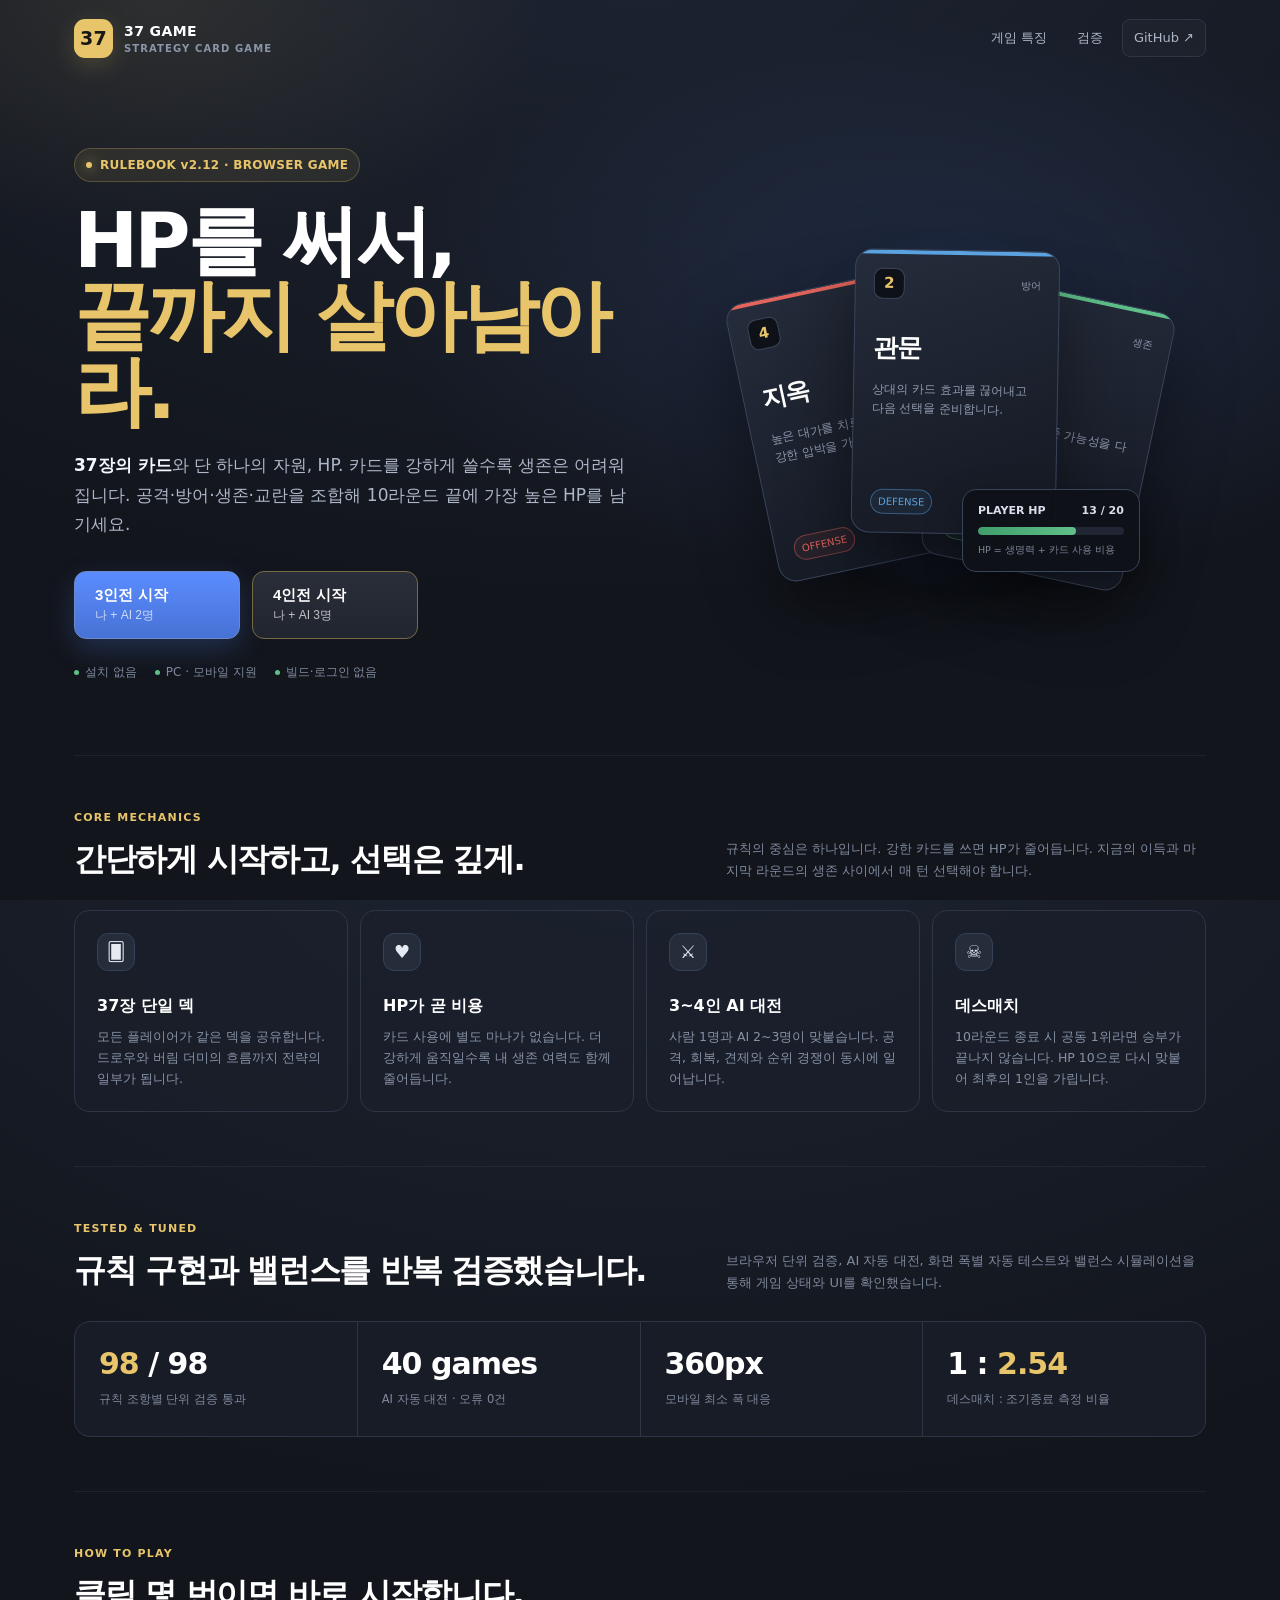
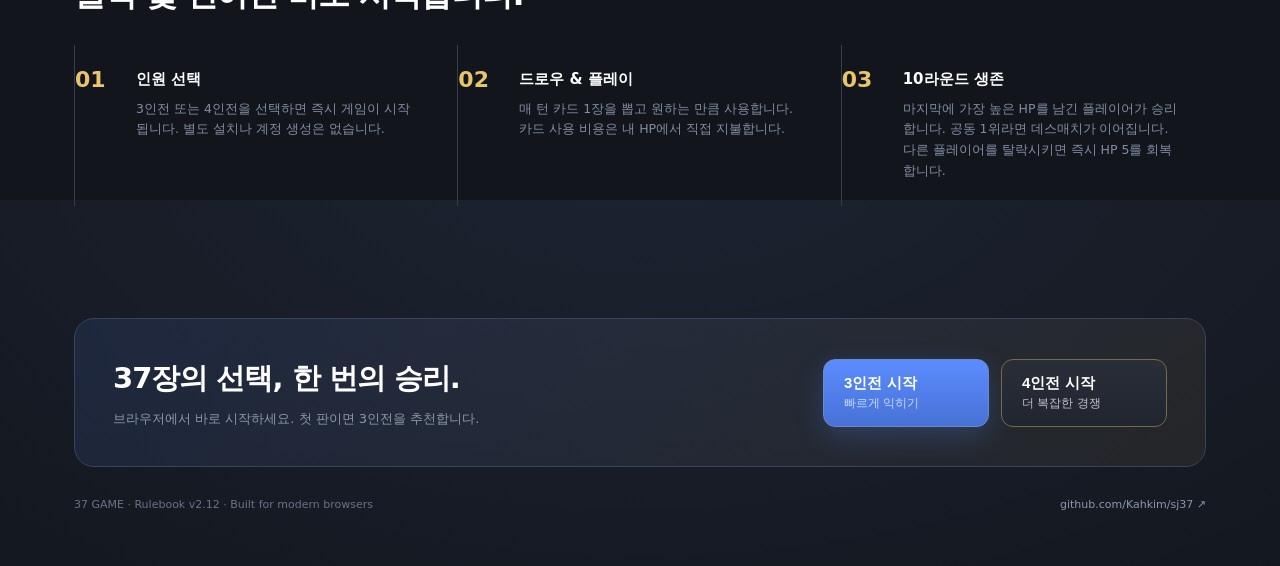
==== commit 87d6096e: "추가 규칙: 처치 보너스 +5 HP, AI 재조정 다른 플레이어를 탈락시키면 즉시 HP 5를 회복합니다 (최대 20). 보너스가 없을 때 첫 처치자의 우승률이 공정 기준선보다 22" ====
--- a/index.html
+++ b/index.html
@@ -219,10 +219,10 @@
         <p>브라우저 단위 검증, AI 자동 대전, 화면 폭별 자동 테스트와 밸런스 시뮬레이션을 통해 게임 상태와 UI를 확인했습니다.</p>
       </div>
       <div class="proof-grid">
-        <div class="proof"><strong><em>78</em> / 78</strong><span>규칙 조항별 단위 검증 통과</span></div>
+        <div class="proof"><strong><em>98</em> / 98</strong><span>규칙 조항별 단위 검증 통과</span></div>
         <div class="proof"><strong>40 games</strong><span>AI 자동 대전 · 오류 0건</span></div>
         <div class="proof"><strong>360px</strong><span>모바일 최소 폭 대응</span></div>
-        <div class="proof"><strong>1 : <em>2.86</em></strong><span>데스매치 : 조기종료 측정 비율</span></div>
+        <div class="proof"><strong>1 : <em>2.54</em></strong><span>데스매치 : 조기종료 측정 비율</span></div>
       </div>
     </section>
 
@@ -236,7 +236,7 @@
       <div class="steps">
         <article class="step"><h3>인원 선택</h3><p>3인전 또는 4인전을 선택하면 즉시 게임이 시작됩니다. 별도 설치나 계정 생성은 없습니다.</p></article>
         <article class="step"><h3>드로우 & 플레이</h3><p>매 턴 카드 1장을 뽑고 원하는 만큼 사용합니다. 카드 사용 비용은 내 HP에서 직접 지불합니다.</p></article>
-        <article class="step"><h3>10라운드 생존</h3><p>마지막에 가장 높은 HP를 남긴 플레이어가 승리합니다. 공동 1위라면 데스매치가 이어집니다.</p></article>
+        <article class="step"><h3>10라운드 생존</h3><p>마지막에 가장 높은 HP를 남긴 플레이어가 승리합니다. 공동 1위라면 데스매치가 이어집니다. 다른 플레이어를 탈락시키면 즉시 HP 5를 회복합니다.</p></article>
       </div>
     </section>
 
@@ -288,6 +288,8 @@
       <li><b>피해 감소</b>는 합산되며 최종 피해는 0 미만이 되지 않습니다. 지속 피해도 감소 효과를 받습니다.</li>
       <li><b>승리</b>: 10라운드 종료 시 HP 1위. 공동 1위면 <b>데스매치</b>(HP 10, 모든 지속 효과 취소, 최후의 1인까지).</li>
       <li><b>조기 종료</b>: 1명만 남으면 즉시 그 플레이어의 승리.</li>
+      <li><b>처치 보너스</b> <span class="warn">(추가 규칙)</span>: 다른 플레이어를 탈락시키면 즉시 <b>HP 5</b> 회복 (최대 20).
+        마지막으로 HP를 깎은 플레이어가 받으며, 비용 지불로 자멸하거나 함께 쓰러지면 아무도 받지 못합니다.</li>
       <li><b>덱 재구성</b>: 덱이 소진되면 버린 카드 더미를 섞어 새 덱을 만듭니다(소멸 카드 제외).</li>
       <li><b>10라운드 종료 시</b> 남아있는 모든 이월 피해·지연 효과(처벌의 처형 조건, 피의 디버프 등)를 즉시 처리합니다.</li>
     </ul>
--- a/styles.css
+++ b/styles.css
@@ -170,6 +170,7 @@
 .fx-num.block{color:#7fc4ff;font-size:18px}
 .fx-num.revive{color:#ffd45c;font-size:22px}
 .fx-num.elim{color:#ff4040;font-size:22px}
+.fx-num.kill{color:#ffd45c;font-size:24px}
 .fx-num.fx-gone{animation:fxgone .26s ease forwards}
 @keyframes fxpop{
   0%{opacity:0;transform:translate(-50%,-55%) scale(.4)}
@@ -181,7 +182,7 @@
 .fx-flash.dmg{background:rgba(255,107,96,.4);box-shadow:0 0 0 2px #ff6b60,0 0 26px #ff6b60}
 .fx-flash.heal{background:rgba(99,224,160,.32);box-shadow:0 0 0 2px #63e0a0,0 0 24px #63e0a0}
 .fx-flash.block{background:rgba(127,196,255,.26);box-shadow:0 0 0 2px #7fc4ff}
-.fx-flash.revive,.fx-flash.elim{background:rgba(255,212,92,.3);box-shadow:0 0 0 2px #ffd45c}
+.fx-flash.revive,.fx-flash.elim,.fx-flash.kill{background:rgba(255,212,92,.3);box-shadow:0 0 0 2px #ffd45c,0 0 26px #ffd45c}
 @keyframes fxflash{0%{opacity:1}100%{opacity:0}}
 
 /* ---------- 손패 / 카드 ---------- */
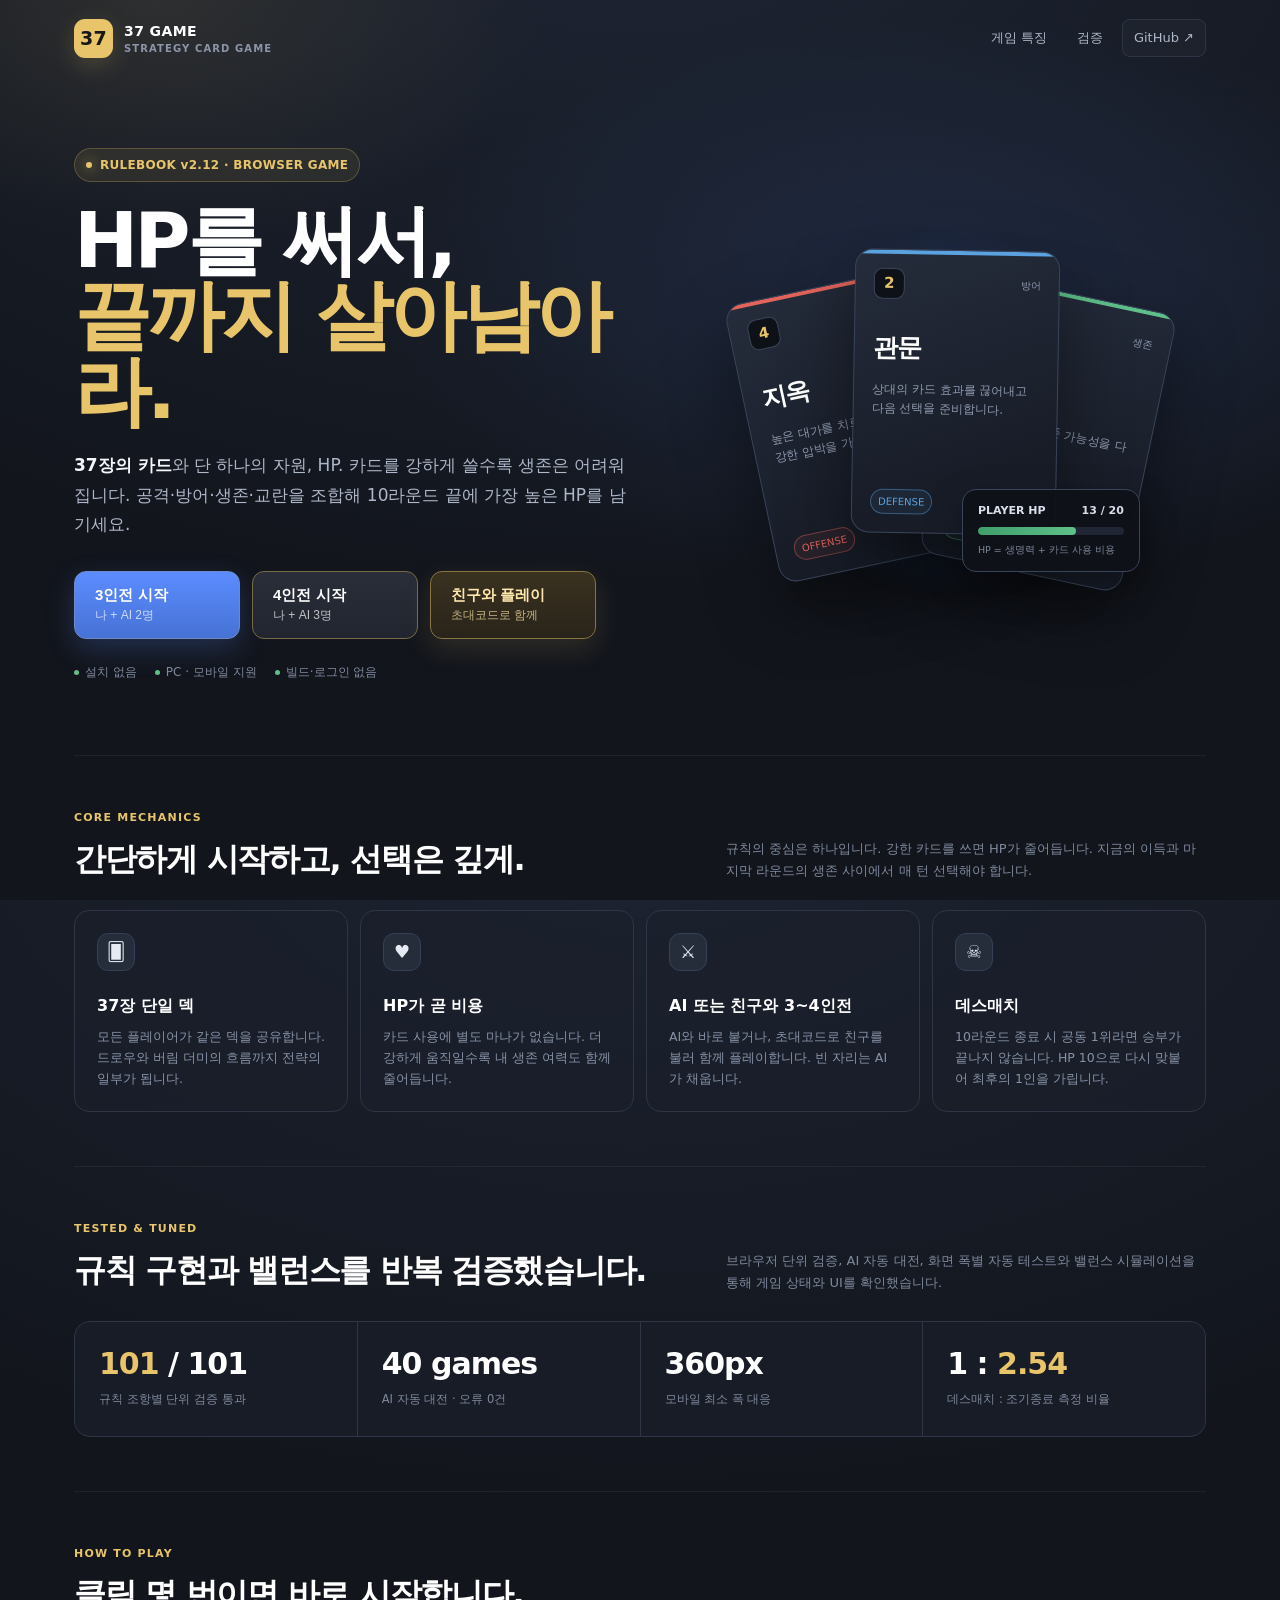
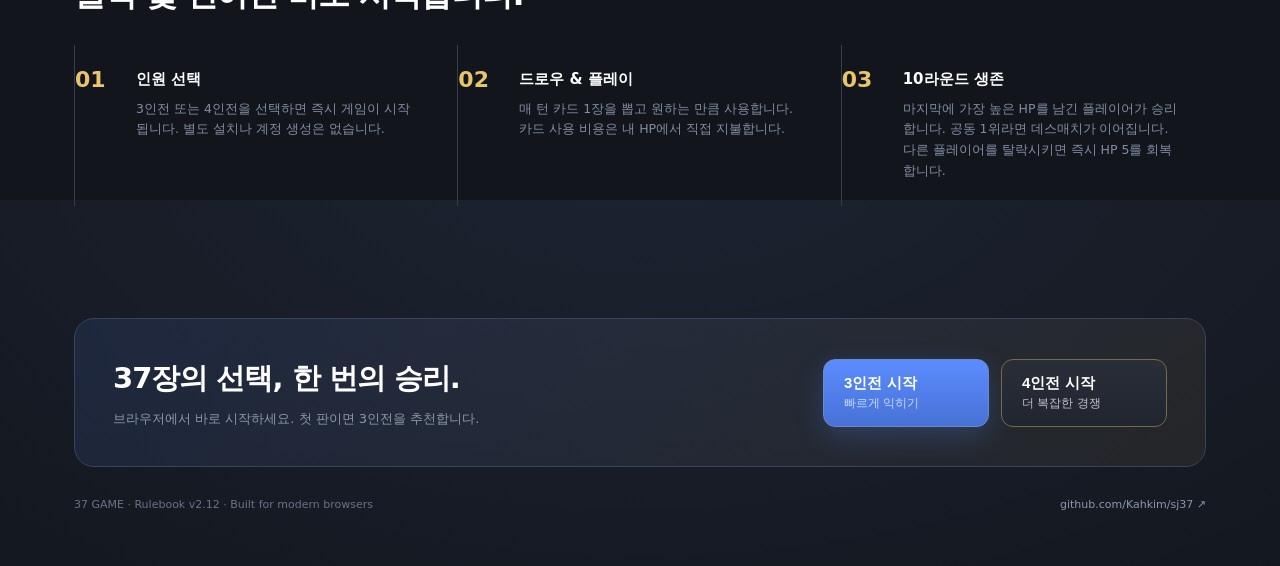
==== commit 5edf6b08: "친구와 플레이: 초대코드 멀티플레이 (Firebase) 초대코드로 친구를 불러 사람 대 사람으로 플레이할 수 있게 합니다. 빈 자리는 AI 가 채워 사람 2~4명 어떤 조합이든 가" ====
--- a/index.html
+++ b/index.html
@@ -156,6 +156,7 @@
         <div class="pcount-row hero-actions">
           <button class="pcount" data-n="3">3인전 시작<small>나 + AI 2명</small></button>
           <button class="pcount" data-n="4">4인전 시작<small>나 + AI 3명</small></button>
+          <button class="pcount mp-open">친구와 플레이<small>초대코드로 함께</small></button>
         </div>
         <div class="mini-proof">
           <span><i></i> 설치 없음</span>
@@ -205,7 +206,7 @@
       <div class="feature-grid">
         <article class="feature"><div class="feature-icon">🂠</div><h3>37장 단일 덱</h3><p>모든 플레이어가 같은 덱을 공유합니다. 드로우와 버림 더미의 흐름까지 전략의 일부가 됩니다.</p></article>
         <article class="feature"><div class="feature-icon">♥</div><h3>HP가 곧 비용</h3><p>카드 사용에 별도 마나가 없습니다. 더 강하게 움직일수록 내 생존 여력도 함께 줄어듭니다.</p></article>
-        <article class="feature"><div class="feature-icon">⚔</div><h3>3~4인 AI 대전</h3><p>사람 1명과 AI 2~3명이 맞붙습니다. 공격, 회복, 견제와 순위 경쟁이 동시에 일어납니다.</p></article>
+        <article class="feature"><div class="feature-icon">⚔</div><h3>AI 또는 친구와 3~4인전</h3><p>AI와 바로 붙거나, 초대코드로 친구를 불러 함께 플레이합니다. 빈 자리는 AI가 채웁니다.</p></article>
         <article class="feature"><div class="feature-icon">☠</div><h3>데스매치</h3><p>10라운드 종료 시 공동 1위라면 승부가 끝나지 않습니다. HP 10으로 다시 맞붙어 최후의 1인을 가립니다.</p></article>
       </div>
     </section>
@@ -219,7 +220,7 @@
         <p>브라우저 단위 검증, AI 자동 대전, 화면 폭별 자동 테스트와 밸런스 시뮬레이션을 통해 게임 상태와 UI를 확인했습니다.</p>
       </div>
       <div class="proof-grid">
-        <div class="proof"><strong><em>98</em> / 98</strong><span>규칙 조항별 단위 검증 통과</span></div>
+        <div class="proof"><strong><em>101</em> / 101</strong><span>규칙 조항별 단위 검증 통과</span></div>
         <div class="proof"><strong>40 games</strong><span>AI 자동 대전 · 오류 0건</span></div>
         <div class="proof"><strong>360px</strong><span>모바일 최소 폭 대응</span></div>
         <div class="proof"><strong>1 : <em>2.54</em></strong><span>데스매치 : 조기종료 측정 비율</span></div>
@@ -258,11 +259,64 @@
   </main>
 </div>
 
+<!-- 친구와 플레이: 대기실 -->
+<div id="lobby" hidden>
+  <div class="lb-box">
+    <button id="lbBack" class="lb-back">← 처음으로</button>
+    <h2>친구와 플레이</h2>
+    <p class="lb-sub">초대코드로 친구를 불러 함께 플레이합니다. 빈 자리는 AI가 채웁니다.</p>
+
+    <section id="lbEntry">
+      <label class="lb-name">닉네임
+        <input id="lbName" maxlength="10" placeholder="친구에게 보일 이름" autocomplete="nickname">
+      </label>
+      <div class="lb-cols">
+        <div class="lb-card">
+          <h3>방 만들기</h3>
+          <div class="lb-seg" id="lbSize">
+            <button data-n="3">3인전</button><button data-n="4" class="on">4인전</button>
+          </div>
+          <p>방을 만들면 초대코드가 나옵니다.</p>
+          <button id="lbCreate" class="btn primary">방 만들기</button>
+        </div>
+        <div class="lb-card">
+          <h3>초대코드로 참가</h3>
+          <input id="lbCode" class="lb-codein" maxlength="5" placeholder="K7Q2X" autocomplete="off" autocapitalize="characters">
+          <p>친구에게 받은 5자리 코드를 입력하세요.</p>
+          <button id="lbJoin" class="btn primary">참가하기</button>
+        </div>
+      </div>
+    </section>
+
+    <section id="lbRoom" hidden>
+      <div class="lb-codebox">
+        <span>초대코드</span>
+        <b id="lbCodeBig">-----</b>
+        <div class="lb-share">
+          <button id="lbCopy" class="btn">링크 복사</button>
+          <button id="lbShare" class="btn">공유하기</button>
+        </div>
+      </div>
+      <div class="lb-seats-head">자리 <span id="lbCount">1 / 4</span></div>
+      <ul id="lbSeats" class="lb-seats"></ul>
+      <p id="lbStatus" class="lb-status"></p>
+      <div class="lb-actions">
+        <button id="lbStart" class="btn primary big">게임 시작</button>
+        <button id="lbLeave" class="btn">나가기</button>
+      </div>
+    </section>
+
+    <p id="lbError" class="lb-error" hidden></p>
+  </div>
+</div>
+
 <div id="board" hidden>
+  <div id="netBanner" hidden></div>
   <header>
     <div class="h-left">
       <span class="logo">37</span>
       <span id="roundInfo">라운드 1 / 10</span>
+      <span id="turnTimer"></span>
     </div>
     <div id="pileInfo"></div>
     <div class="h-right">
@@ -318,6 +372,9 @@
 <script src="js/cards.js"></script>
 <script src="js/game.js"></script>
 <script src="js/ai.js"></script>
+<script src="js/firebase-config.js"></script>
+<script src="js/net.js"></script>
 <script src="js/ui.js"></script>
+<script src="js/lobby.js"></script>
 </body>
 </html>
--- a/styles.css
+++ b/styles.css
@@ -258,6 +258,74 @@
 table.rank th,table.rank td{border-bottom:1px solid var(--line);padding:7px 12px;text-align:left}
 table.rank th{color:var(--dim);font-weight:600;font-size:12px}
 
+/* ---------- 친구와 플레이: 대기실 ---------- */
+#start .pcount.mp-open{
+  border-color:#8a7440;background:linear-gradient(180deg,#3a3220,#29241a);color:#ffe7ad;
+  box-shadow:0 10px 28px rgba(232,197,106,.14);
+}
+#start .pcount.mp-open small{color:rgba(255,231,173,.72)}
+#start .pcount.mp-open:hover{border-color:#e8c56a;background:linear-gradient(180deg,#463c25,#30291c)}
+
+#lobby{min-height:100vh;display:flex;align-items:flex-start;justify-content:center;padding:40px 16px}
+.lb-box{width:100%;max-width:760px;position:relative}
+.lb-back{background:none;border:0;color:var(--dim);cursor:pointer;font:inherit;padding:6px 0;margin-bottom:14px}
+.lb-back:hover{color:#fff}
+.lb-box h2{font-size:30px;margin:0 0 6px;color:#fff;letter-spacing:-.8px}
+.lb-sub{color:var(--dim);margin:0 0 26px}
+.lb-name{display:flex;flex-direction:column;gap:7px;color:var(--dim);font-size:13px;margin-bottom:18px;max-width:320px}
+.lb-name input,.lb-codein{
+  background:#0e1118;border:1px solid var(--line);color:#fff;border-radius:10px;
+  padding:12px 14px;font:inherit;font-size:16px;outline:none;
+}
+.lb-name input:focus,.lb-codein:focus{border-color:var(--acc)}
+.lb-cols{display:grid;grid-template-columns:1fr 1fr;gap:14px}
+.lb-card{background:var(--bg2);border:1px solid var(--line);border-radius:14px;padding:20px;display:flex;flex-direction:column;gap:12px}
+.lb-card h3{margin:0;color:#fff;font-size:17px}
+.lb-card p{margin:0;color:var(--dim);font-size:12.5px}
+.lb-card .btn{margin-top:auto;padding:11px}
+.lb-codein{font-size:24px;letter-spacing:6px;text-align:center;text-transform:uppercase;font-weight:800}
+.lb-seg{display:flex;gap:6px}
+.lb-seg button{flex:1;background:#0e1118;border:1px solid var(--line);color:var(--dim);border-radius:9px;padding:9px;font:inherit;cursor:pointer}
+.lb-seg button.on{border-color:var(--gold);color:var(--gold);background:#231f14}
+
+.lb-codebox{background:linear-gradient(120deg,rgba(91,140,255,.12),rgba(232,197,106,.08));
+  border:1px solid #38445a;border-radius:16px;padding:22px;text-align:center;margin-bottom:22px}
+.lb-codebox span{color:var(--dim);font-size:12px;letter-spacing:1px}
+.lb-codebox b{display:block;font-size:46px;letter-spacing:12px;color:var(--gold);margin:6px 0 14px;font-weight:900;
+  padding-left:12px}
+.lb-share{display:flex;gap:8px;justify-content:center}
+.lb-seats-head{color:var(--dim);font-size:13px;margin-bottom:8px;display:flex;justify-content:space-between}
+.lb-seats{list-style:none;margin:0;padding:0;display:flex;flex-direction:column;gap:7px}
+.lb-seats li{display:flex;align-items:center;gap:10px;background:var(--bg2);border:1px solid var(--line);
+  border-radius:11px;padding:12px 14px}
+.lb-seats li b{color:#fff}
+.lb-seats li.empty{color:#6b7488;border-style:dashed;background:transparent}
+.lb-no{width:24px;height:24px;border-radius:7px;background:#0e1118;border:1px solid var(--line);
+  display:grid;place-items:center;font-size:12px;color:var(--dim)}
+.lb-tag{font-size:10.5px;padding:1px 8px;border-radius:9px;border:1px solid}
+.lb-tag.host{color:var(--gold);border-color:#6b5a2c}
+.lb-tag.me{color:var(--acc);border-color:#2f4a86}
+.lb-tag.off{color:var(--bad);border-color:#6e3430}
+.lb-status{color:var(--dim);font-size:13px;margin:16px 0}
+.lb-actions{display:flex;gap:10px}
+.lb-error{margin-top:16px;background:#2a1717;border:1px solid #6e3430;color:#ffb3ad;border-radius:10px;padding:11px 14px;font-size:13px}
+
+/* 게임 화면의 멀티플레이 표시 */
+#turnTimer{font-size:12.5px;color:var(--gold);font-weight:700;margin-left:4px}
+#turnTimer.urgent{color:var(--bad);animation:tick 1s steps(2) infinite}
+@keyframes tick{50%{opacity:.45}}
+.ntag{font-size:10px;font-weight:600;padding:1px 6px;border-radius:8px;border:1px solid var(--line);color:var(--dim);margin-left:4px}
+.ntag.warn{color:#e8a05c;border-color:#6b4a2c}
+#netBanner{background:#2a1717;border:1px solid #6e3430;color:#ffb3ad;border-radius:10px;padding:10px 14px;
+  font-size:13px;margin-bottom:10px;text-align:center}
+
+@media (max-width:620px){
+  .lb-cols{grid-template-columns:1fr}
+  .lb-codebox b{font-size:36px;letter-spacing:8px}
+  .lb-actions{flex-direction:column}
+  #lobby{padding:22px 14px}
+}
+
 /* ---------- 사용 불가 사유 안내 (터치 환경에서는 툴팁이 안 뜨므로) ---------- */
 #hint{
   position:fixed;left:50%;bottom:22px;transform:translateX(-50%);z-index:48;
